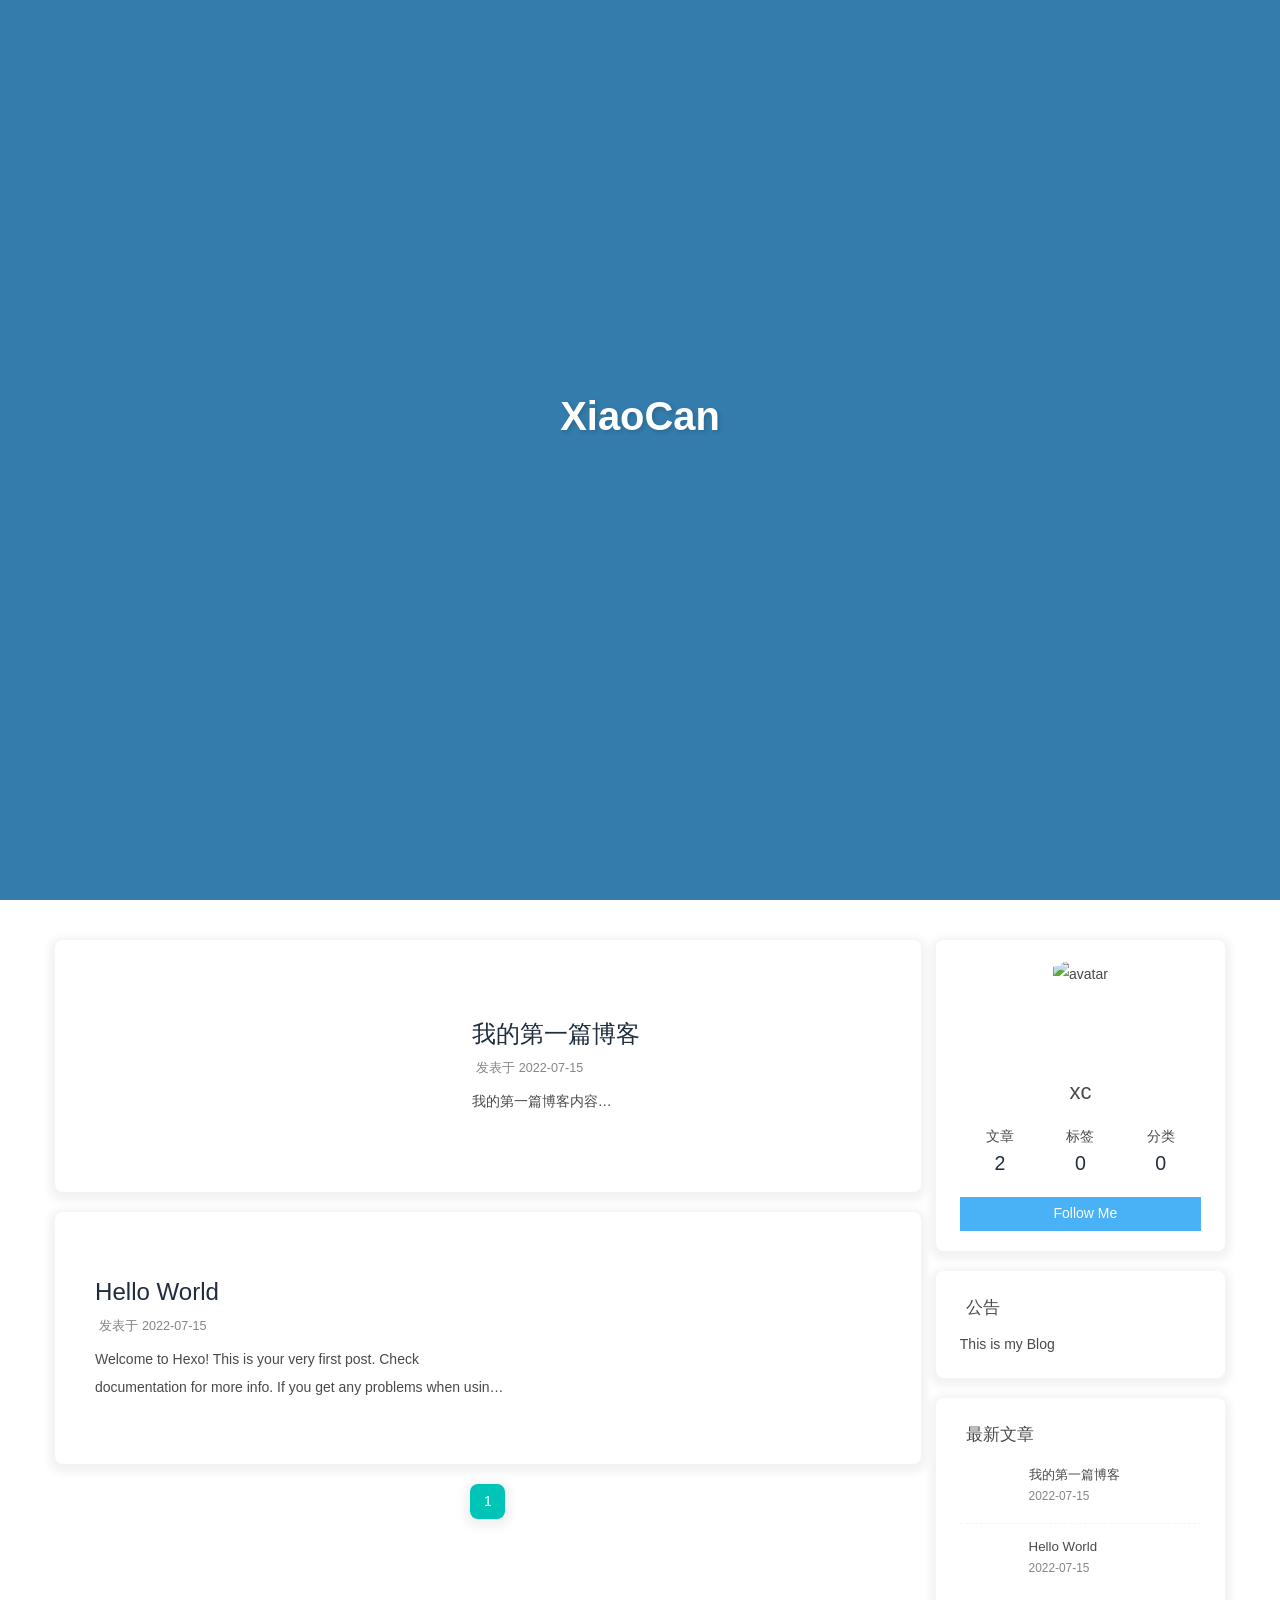
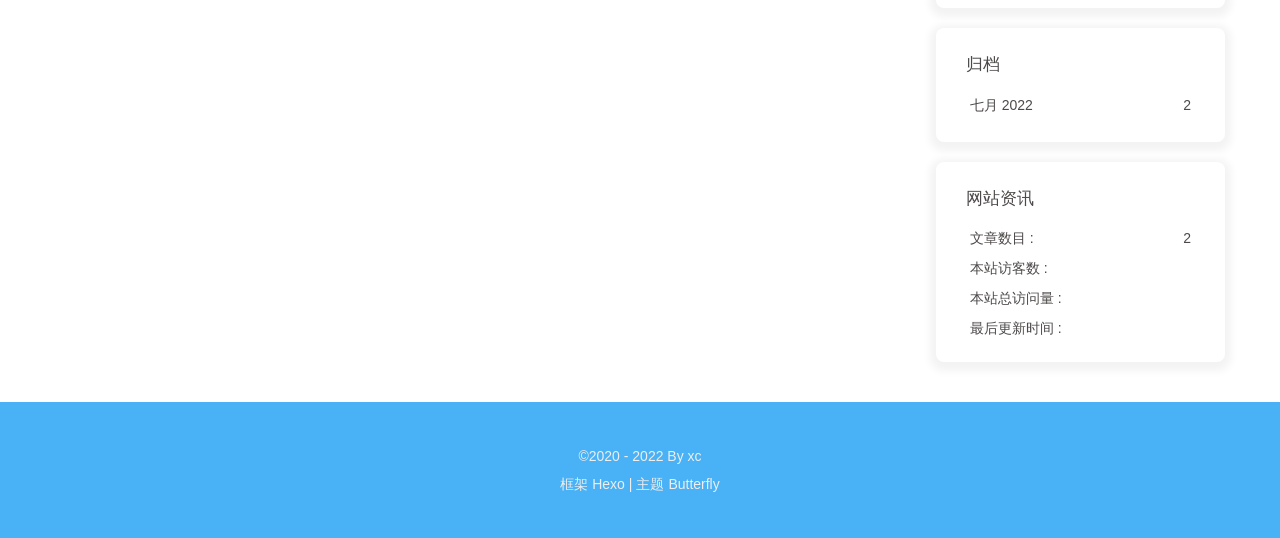
==== index.html @ 9b9c3e8f "Site updated: 2022-07-16 22:48:23" ====
<!DOCTYPE html><html lang="zh-CN" data-theme="light"><head><meta charset="UTF-8"><meta http-equiv="X-UA-Compatible" content="IE=edge"><meta name="viewport" content="width=device-width, initial-scale=1.0, maximum-scale=1.0, user-scalable=no"><title>XiaoCan</title><meta name="author" content="xc"><meta name="copyright" content="xc"><meta name="format-detection" content="telephone=no"><meta name="theme-color" content="#ffffff"><meta property="og:type" content="website">
<meta property="og:title" content="XiaoCan">
<meta property="og:url" content="http://example.com/index.html">
<meta property="og:site_name" content="XiaoCan">
<meta property="og:locale" content="zh_CN">
<meta property="og:image" content="https://i.loli.net/2021/02/24/5O1day2nriDzjSu.png">
<meta property="article:author" content="xc">
<meta name="twitter:card" content="summary">
<meta name="twitter:image" content="https://i.loli.net/2021/02/24/5O1day2nriDzjSu.png"><link rel="shortcut icon" href="/img/favicon.png"><link rel="canonical" href="http://example.com/"><link rel="preconnect" href="//cdn.jsdelivr.net"/><link rel="preconnect" href="//busuanzi.ibruce.info"/><link rel="stylesheet" href="/css/index.css"><link rel="stylesheet" href="https://cdn.jsdelivr.net/npm/@fortawesome/fontawesome-free/css/all.min.css" media="print" onload="this.media='all'"><link rel="stylesheet" href="https://cdn.jsdelivr.net/npm/@fancyapps/ui/dist/fancybox.min.css" media="print" onload="this.media='all'"><script>const GLOBAL_CONFIG = { 
  root: '/',
  algolia: undefined,
  localSearch: undefined,
  translate: undefined,
  noticeOutdate: undefined,
  highlight: {"plugin":"highlighjs","highlightCopy":true,"highlightLang":true,"highlightHeightLimit":false},
  copy: {
    success: '复制成功',
    error: '复制错误',
    noSupport: '浏览器不支持'
  },
  relativeDate: {
    homepage: false,
    post: false
  },
  runtime: '',
  date_suffix: {
    just: '刚刚',
    min: '分钟前',
    hour: '小时前',
    day: '天前',
    month: '个月前'
  },
  copyright: undefined,
  lightbox: 'fancybox',
  Snackbar: undefined,
  source: {
    justifiedGallery: {
      js: 'https://cdn.jsdelivr.net/npm/flickr-justified-gallery/dist/fjGallery.min.js',
      css: 'https://cdn.jsdelivr.net/npm/flickr-justified-gallery/dist/fjGallery.min.css'
    }
  },
  isPhotoFigcaption: false,
  islazyload: false,
  isAnchor: false
}</script><script id="config-diff">var GLOBAL_CONFIG_SITE = {
  title: 'XiaoCan',
  isPost: false,
  isHome: true,
  isHighlightShrink: false,
  isToc: false,
  postUpdate: '2022-07-16 22:46:22'
}</script><noscript><style type="text/css">
  #nav {
    opacity: 1
  }
  .justified-gallery img {
    opacity: 1
  }

  #recent-posts time,
  #post-meta time {
    display: inline !important
  }
</style></noscript><script>(win=>{
    win.saveToLocal = {
      set: function setWithExpiry(key, value, ttl) {
        if (ttl === 0) return
        const now = new Date()
        const expiryDay = ttl * 86400000
        const item = {
          value: value,
          expiry: now.getTime() + expiryDay,
        }
        localStorage.setItem(key, JSON.stringify(item))
      },

      get: function getWithExpiry(key) {
        const itemStr = localStorage.getItem(key)

        if (!itemStr) {
          return undefined
        }
        const item = JSON.parse(itemStr)
        const now = new Date()

        if (now.getTime() > item.expiry) {
          localStorage.removeItem(key)
          return undefined
        }
        return item.value
      }
    }
  
    win.getScript = url => new Promise((resolve, reject) => {
      const script = document.createElement('script')
      script.src = url
      script.async = true
      script.onerror = reject
      script.onload = script.onreadystatechange = function() {
        const loadState = this.readyState
        if (loadState && loadState !== 'loaded' && loadState !== 'complete') return
        script.onload = script.onreadystatechange = null
        resolve()
      }
      document.head.appendChild(script)
    })
  
      win.activateDarkMode = function () {
        document.documentElement.setAttribute('data-theme', 'dark')
        if (document.querySelector('meta[name="theme-color"]') !== null) {
          document.querySelector('meta[name="theme-color"]').setAttribute('content', '#0d0d0d')
        }
      }
      win.activateLightMode = function () {
        document.documentElement.setAttribute('data-theme', 'light')
        if (document.querySelector('meta[name="theme-color"]') !== null) {
          document.querySelector('meta[name="theme-color"]').setAttribute('content', '#ffffff')
        }
      }
      const t = saveToLocal.get('theme')
    
          if (t === 'dark') activateDarkMode()
          else if (t === 'light') activateLightMode()
        
      const asideStatus = saveToLocal.get('aside-status')
      if (asideStatus !== undefined) {
        if (asideStatus === 'hide') {
          document.documentElement.classList.add('hide-aside')
        } else {
          document.documentElement.classList.remove('hide-aside')
        }
      }
    
    const detectApple = () => {
      if(/iPad|iPhone|iPod|Macintosh/.test(navigator.userAgent)){
        document.documentElement.classList.add('apple')
      }
    }
    detectApple()
    })(window)</script><meta name="generator" content="Hexo 5.4.2"></head><body><div id="web_bg"></div><div id="sidebar"><div id="menu-mask"></div><div id="sidebar-menus"><div class="avatar-img is-center"><img src="https://i.loli.net/2021/02/24/5O1day2nriDzjSu.png" onerror="onerror=null;src='/img/friend_404.gif'" alt="avatar"/></div><div class="sidebar-site-data site-data is-center"><a href="/archives/"><div class="headline">文章</div><div class="length-num">2</div></a><a href="/tags/"><div class="headline">标签</div><div class="length-num">0</div></a><a href="/categories/"><div class="headline">分类</div><div class="length-num">0</div></a></div><hr/></div></div><div class="page" id="body-wrap"><header class="full_page" id="page-header" style="background-image: url('https://s3.bmp.ovh/imgs/2022/07/15/efaa4e189aa7d138.jpeg')"><nav id="nav"><span id="blog_name"><a id="site-name" href="/">XiaoCan</a></span><div id="menus"><div id="toggle-menu"><a class="site-page"><i class="fas fa-bars fa-fw"></i></a></div></div></nav><div id="site-info"><h1 id="site-title">XiaoCan</h1></div><div id="scroll-down"><i class="fas fa-angle-down scroll-down-effects"></i></div></header><main class="layout" id="content-inner"><div class="recent-posts" id="recent-posts"><div class="recent-post-item"><div class="post_cover left"><a href="/2022/07/15/%E6%88%91%E7%9A%84%E7%AC%AC%E4%B8%80%E7%AF%87%E5%8D%9A%E5%AE%A2/" title="我的第一篇博客"><img class="post_bg" src="[data-uri]" onerror="this.onerror=null;this.src='/img/404.jpg'" alt="我的第一篇博客"></a></div><div class="recent-post-info"><a class="article-title" href="/2022/07/15/%E6%88%91%E7%9A%84%E7%AC%AC%E4%B8%80%E7%AF%87%E5%8D%9A%E5%AE%A2/" title="我的第一篇博客">我的第一篇博客</a><div class="article-meta-wrap"><span class="post-meta-date"><i class="far fa-calendar-alt"></i><span class="article-meta-label">发表于</span><time datetime="2022-07-15T04:21:45.000Z" title="发表于 2022-07-15 12:21:45">2022-07-15</time></span></div><div class="content">我的第一篇博客内容…

</div></div></div><div class="recent-post-item"><div class="post_cover right"><a href="/2022/07/15/hello-world/" title="Hello World"><img class="post_bg" src="[data-uri]" onerror="this.onerror=null;this.src='/img/404.jpg'" alt="Hello World"></a></div><div class="recent-post-info"><a class="article-title" href="/2022/07/15/hello-world/" title="Hello World">Hello World</a><div class="article-meta-wrap"><span class="post-meta-date"><i class="far fa-calendar-alt"></i><span class="article-meta-label">发表于</span><time datetime="2022-07-15T04:18:50.062Z" title="发表于 2022-07-15 12:18:50">2022-07-15</time></span></div><div class="content">Welcome to Hexo! This is your very first post. Check documentation for more info. If you get any problems when using Hexo, you can find the answer in troubleshooting or you can ask me on GitHub.
Quick StartCreate a new post1$ hexo new &quot;My New Post&quot;

More info: Writing
Run server1$ hexo server

More info: Server
Generate static files1$ hexo generate

More info: Generating
Deploy to remote sites1$ hexo deploy

More info: Deployment
</div></div></div><nav id="pagination"><div class="pagination"><span class="page-number current">1</span></div></nav></div><div class="aside-content" id="aside-content"><div class="card-widget card-info"><div class="is-center"><div class="avatar-img"><img src="https://i.loli.net/2021/02/24/5O1day2nriDzjSu.png" onerror="this.onerror=null;this.src='/img/friend_404.gif'" alt="avatar"/></div><div class="author-info__name">xc</div><div class="author-info__description"></div></div><div class="card-info-data site-data is-center"><a href="/archives/"><div class="headline">文章</div><div class="length-num">2</div></a><a href="/tags/"><div class="headline">标签</div><div class="length-num">0</div></a><a href="/categories/"><div class="headline">分类</div><div class="length-num">0</div></a></div><a id="card-info-btn" target="_blank" rel="noopener" href="https://github.com/xxxxxx"><i class="fab fa-github"></i><span>Follow Me</span></a></div><div class="card-widget card-announcement"><div class="item-headline"><i class="fas fa-bullhorn fa-shake"></i><span>公告</span></div><div class="announcement_content">This is my Blog</div></div><div class="sticky_layout"><div class="card-widget card-recent-post"><div class="item-headline"><i class="fas fa-history"></i><span>最新文章</span></div><div class="aside-list"><div class="aside-list-item"><a class="thumbnail" href="/2022/07/15/%E6%88%91%E7%9A%84%E7%AC%AC%E4%B8%80%E7%AF%87%E5%8D%9A%E5%AE%A2/" title="我的第一篇博客"><img src="[data-uri]" onerror="this.onerror=null;this.src='/img/404.jpg'" alt="我的第一篇博客"/></a><div class="content"><a class="title" href="/2022/07/15/%E6%88%91%E7%9A%84%E7%AC%AC%E4%B8%80%E7%AF%87%E5%8D%9A%E5%AE%A2/" title="我的第一篇博客">我的第一篇博客</a><time datetime="2022-07-15T04:21:45.000Z" title="发表于 2022-07-15 12:21:45">2022-07-15</time></div></div><div class="aside-list-item"><a class="thumbnail" href="/2022/07/15/hello-world/" title="Hello World"><img src="[data-uri]" onerror="this.onerror=null;this.src='/img/404.jpg'" alt="Hello World"/></a><div class="content"><a class="title" href="/2022/07/15/hello-world/" title="Hello World">Hello World</a><time datetime="2022-07-15T04:18:50.062Z" title="发表于 2022-07-15 12:18:50">2022-07-15</time></div></div></div></div><div class="card-widget card-archives"><div class="item-headline"><i class="fas fa-archive"></i><span>归档</span></div><ul class="card-archive-list"><li class="card-archive-list-item"><a class="card-archive-list-link" href="/archives/2022/07/"><span class="card-archive-list-date">七月 2022</span><span class="card-archive-list-count">2</span></a></li></ul></div><div class="card-widget card-webinfo"><div class="item-headline"><i class="fas fa-chart-line"></i><span>网站资讯</span></div><div class="webinfo"><div class="webinfo-item"><div class="item-name">文章数目 :</div><div class="item-count">2</div></div><div class="webinfo-item"><div class="item-name">本站访客数 :</div><div class="item-count" id="busuanzi_value_site_uv"><i class="fa-solid fa-spinner fa-spin"></i></div></div><div class="webinfo-item"><div class="item-name">本站总访问量 :</div><div class="item-count" id="busuanzi_value_site_pv"><i class="fa-solid fa-spinner fa-spin"></i></div></div><div class="webinfo-item"><div class="item-name">最后更新时间 :</div><div class="item-count" id="last-push-date" data-lastPushDate="2022-07-16T14:46:22.678Z"><i class="fa-solid fa-spinner fa-spin"></i></div></div></div></div></div></div></main><footer id="footer"><div id="footer-wrap"><div class="copyright">&copy;2020 - 2022 By xc</div><div class="framework-info"><span>框架 </span><a target="_blank" rel="noopener" href="https://hexo.io">Hexo</a><span class="footer-separator">|</span><span>主题 </span><a target="_blank" rel="noopener" href="https://github.com/jerryc127/hexo-theme-butterfly">Butterfly</a></div></div></footer></div><div id="rightside"><div id="rightside-config-hide"><button id="darkmode" type="button" title="浅色和深色模式转换"><i class="fas fa-adjust"></i></button><button id="hide-aside-btn" type="button" title="单栏和双栏切换"><i class="fas fa-arrows-alt-h"></i></button></div><div id="rightside-config-show"><button id="rightside_config" type="button" title="设置"><i class="fas fa-cog fa-spin"></i></button><button id="go-up" type="button" title="回到顶部"><i class="fas fa-arrow-up"></i></button></div></div><div><script src="/js/utils.js"></script><script src="/js/main.js"></script><script src="https://cdn.jsdelivr.net/npm/@fancyapps/ui/dist/fancybox.umd.min.js"></script><div class="js-pjax"></div><script async data-pjax src="//busuanzi.ibruce.info/busuanzi/2.3/busuanzi.pure.mini.js"></script></div></body></html>
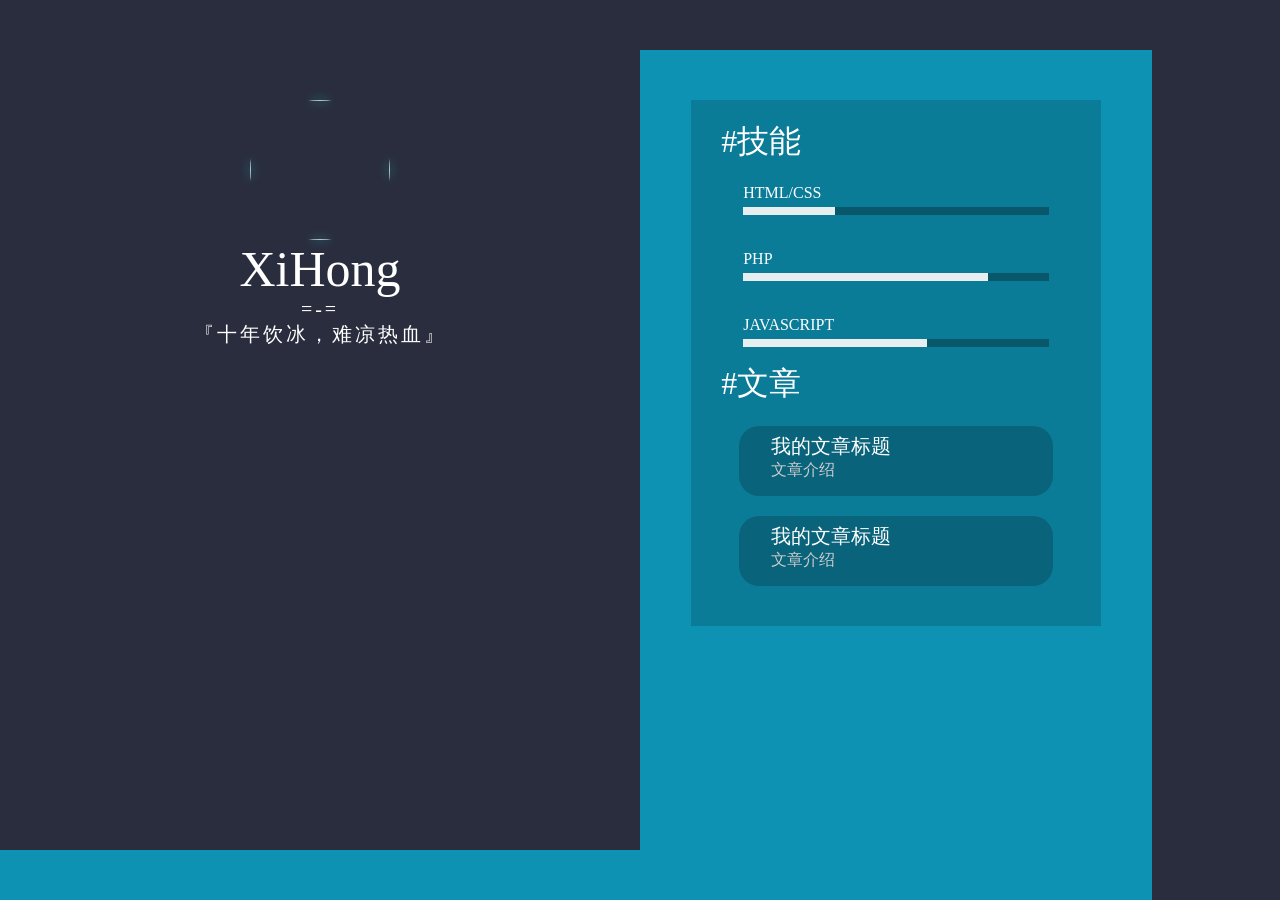
==== commit 0c51750b: "我的主页" ====
--- a/index.html
+++ b/index.html
@@ -1,155 +1,308 @@
-<!DOCTYPE html><html lang="zh-CN" data-theme="light"><head><meta charset="UTF-8"><meta http-equiv="X-UA-Compatible" content="IE=edge"><meta name="viewport" content="width=device-width, initial-scale=1.0, maximum-scale=1.0, user-scalable=no"><title>XiaoCan</title><meta name="author" content="xc"><meta name="copyright" content="xc"><meta name="format-detection" content="telephone=no"><meta name="theme-color" content="#ffffff"><meta property="og:type" content="website">
-<meta property="og:title" content="XiaoCan">
-<meta property="og:url" content="http://example.com/index.html">
-<meta property="og:site_name" content="XiaoCan">
-<meta property="og:locale" content="zh_CN">
-<meta property="og:image" content="https://i.loli.net/2021/02/24/5O1day2nriDzjSu.png">
-<meta property="article:author" content="xc">
-<meta name="twitter:card" content="summary">
-<meta name="twitter:image" content="https://i.loli.net/2021/02/24/5O1day2nriDzjSu.png"><link rel="shortcut icon" href="/img/favicon.png"><link rel="canonical" href="http://example.com/"><link rel="preconnect" href="//cdn.jsdelivr.net"/><link rel="preconnect" href="//busuanzi.ibruce.info"/><link rel="stylesheet" href="/css/index.css"><link rel="stylesheet" href="https://cdn.jsdelivr.net/npm/@fortawesome/fontawesome-free/css/all.min.css" media="print" onload="this.media='all'"><link rel="stylesheet" href="https://cdn.jsdelivr.net/npm/@fancyapps/ui/dist/fancybox.min.css" media="print" onload="this.media='all'"><script>const GLOBAL_CONFIG = { 
-  root: '/',
-  algolia: undefined,
-  localSearch: undefined,
-  translate: undefined,
-  noticeOutdate: undefined,
-  highlight: {"plugin":"highlighjs","highlightCopy":true,"highlightLang":true,"highlightHeightLimit":false},
-  copy: {
-    success: '复制成功',
-    error: '复制错误',
-    noSupport: '浏览器不支持'
-  },
-  relativeDate: {
-    homepage: false,
-    post: false
-  },
-  runtime: '',
-  date_suffix: {
-    just: '刚刚',
-    min: '分钟前',
-    hour: '小时前',
-    day: '天前',
-    month: '个月前'
-  },
-  copyright: undefined,
-  lightbox: 'fancybox',
-  Snackbar: undefined,
-  source: {
-    justifiedGallery: {
-      js: 'https://cdn.jsdelivr.net/npm/flickr-justified-gallery/dist/fjGallery.min.js',
-      css: 'https://cdn.jsdelivr.net/npm/flickr-justified-gallery/dist/fjGallery.min.css'
-    }
-  },
-  isPhotoFigcaption: false,
-  islazyload: false,
-  isAnchor: false
-}</script><script id="config-diff">var GLOBAL_CONFIG_SITE = {
-  title: 'XiaoCan',
-  isPost: false,
-  isHome: true,
-  isHighlightShrink: false,
-  isToc: false,
-  postUpdate: '2022-07-16 22:46:22'
-}</script><noscript><style type="text/css">
-  #nav {
-    opacity: 1
-  }
-  .justified-gallery img {
-    opacity: 1
-  }
-
-  #recent-posts time,
-  #post-meta time {
-    display: inline !important
-  }
-</style></noscript><script>(win=>{
-    win.saveToLocal = {
-      set: function setWithExpiry(key, value, ttl) {
-        if (ttl === 0) return
-        const now = new Date()
-        const expiryDay = ttl * 86400000
-        const item = {
-          value: value,
-          expiry: now.getTime() + expiryDay,
-        }
-        localStorage.setItem(key, JSON.stringify(item))
-      },
-
-      get: function getWithExpiry(key) {
-        const itemStr = localStorage.getItem(key)
-
-        if (!itemStr) {
-          return undefined
-        }
-        const item = JSON.parse(itemStr)
-        const now = new Date()
-
-        if (now.getTime() > item.expiry) {
-          localStorage.removeItem(key)
-          return undefined
-        }
-        return item.value
-      }
-    }
-  
-    win.getScript = url => new Promise((resolve, reject) => {
-      const script = document.createElement('script')
-      script.src = url
-      script.async = true
-      script.onerror = reject
-      script.onload = script.onreadystatechange = function() {
-        const loadState = this.readyState
-        if (loadState && loadState !== 'loaded' && loadState !== 'complete') return
-        script.onload = script.onreadystatechange = null
-        resolve()
-      }
-      document.head.appendChild(script)
-    })
-  
-      win.activateDarkMode = function () {
-        document.documentElement.setAttribute('data-theme', 'dark')
-        if (document.querySelector('meta[name="theme-color"]') !== null) {
-          document.querySelector('meta[name="theme-color"]').setAttribute('content', '#0d0d0d')
-        }
-      }
-      win.activateLightMode = function () {
-        document.documentElement.setAttribute('data-theme', 'light')
-        if (document.querySelector('meta[name="theme-color"]') !== null) {
-          document.querySelector('meta[name="theme-color"]').setAttribute('content', '#ffffff')
-        }
-      }
-      const t = saveToLocal.get('theme')
-    
-          if (t === 'dark') activateDarkMode()
-          else if (t === 'light') activateLightMode()
-        
-      const asideStatus = saveToLocal.get('aside-status')
-      if (asideStatus !== undefined) {
-        if (asideStatus === 'hide') {
-          document.documentElement.classList.add('hide-aside')
-        } else {
-          document.documentElement.classList.remove('hide-aside')
-        }
-      }
-    
-    const detectApple = () => {
-      if(/iPad|iPhone|iPod|Macintosh/.test(navigator.userAgent)){
-        document.documentElement.classList.add('apple')
-      }
-    }
-    detectApple()
-    })(window)</script><meta name="generator" content="Hexo 5.4.2"></head><body><div id="web_bg"></div><div id="sidebar"><div id="menu-mask"></div><div id="sidebar-menus"><div class="avatar-img is-center"><img src="https://i.loli.net/2021/02/24/5O1day2nriDzjSu.png" onerror="onerror=null;src='/img/friend_404.gif'" alt="avatar"/></div><div class="sidebar-site-data site-data is-center"><a href="/archives/"><div class="headline">文章</div><div class="length-num">2</div></a><a href="/tags/"><div class="headline">标签</div><div class="length-num">0</div></a><a href="/categories/"><div class="headline">分类</div><div class="length-num">0</div></a></div><hr/></div></div><div class="page" id="body-wrap"><header class="full_page" id="page-header" style="background-image: url('https://s3.bmp.ovh/imgs/2022/07/15/efaa4e189aa7d138.jpeg')"><nav id="nav"><span id="blog_name"><a id="site-name" href="/">XiaoCan</a></span><div id="menus"><div id="toggle-menu"><a class="site-page"><i class="fas fa-bars fa-fw"></i></a></div></div></nav><div id="site-info"><h1 id="site-title">XiaoCan</h1></div><div id="scroll-down"><i class="fas fa-angle-down scroll-down-effects"></i></div></header><main class="layout" id="content-inner"><div class="recent-posts" id="recent-posts"><div class="recent-post-item"><div class="post_cover left"><a href="/2022/07/15/%E6%88%91%E7%9A%84%E7%AC%AC%E4%B8%80%E7%AF%87%E5%8D%9A%E5%AE%A2/" title="我的第一篇博客"><img class="post_bg" src="[data-uri]" onerror="this.onerror=null;this.src='/img/404.jpg'" alt="我的第一篇博客"></a></div><div class="recent-post-info"><a class="article-title" href="/2022/07/15/%E6%88%91%E7%9A%84%E7%AC%AC%E4%B8%80%E7%AF%87%E5%8D%9A%E5%AE%A2/" title="我的第一篇博客">我的第一篇博客</a><div class="article-meta-wrap"><span class="post-meta-date"><i class="far fa-calendar-alt"></i><span class="article-meta-label">发表于</span><time datetime="2022-07-15T04:21:45.000Z" title="发表于 2022-07-15 12:21:45">2022-07-15</time></span></div><div class="content">我的第一篇博客内容…
-
-</div></div></div><div class="recent-post-item"><div class="post_cover right"><a href="/2022/07/15/hello-world/" title="Hello World"><img class="post_bg" src="[data-uri]" onerror="this.onerror=null;this.src='/img/404.jpg'" alt="Hello World"></a></div><div class="recent-post-info"><a class="article-title" href="/2022/07/15/hello-world/" title="Hello World">Hello World</a><div class="article-meta-wrap"><span class="post-meta-date"><i class="far fa-calendar-alt"></i><span class="article-meta-label">发表于</span><time datetime="2022-07-15T04:18:50.062Z" title="发表于 2022-07-15 12:18:50">2022-07-15</time></span></div><div class="content">Welcome to Hexo! This is your very first post. Check documentation for more info. If you get any problems when using Hexo, you can find the answer in troubleshooting or you can ask me on GitHub.
-Quick StartCreate a new post1$ hexo new &quot;My New Post&quot;
-
-More info: Writing
-Run server1$ hexo server
-
-More info: Server
-Generate static files1$ hexo generate
-
-More info: Generating
-Deploy to remote sites1$ hexo deploy
-
-More info: Deployment
-</div></div></div><nav id="pagination"><div class="pagination"><span class="page-number current">1</span></div></nav></div><div class="aside-content" id="aside-content"><div class="card-widget card-info"><div class="is-center"><div class="avatar-img"><img src="https://i.loli.net/2021/02/24/5O1day2nriDzjSu.png" onerror="this.onerror=null;this.src='/img/friend_404.gif'" alt="avatar"/></div><div class="author-info__name">xc</div><div class="author-info__description"></div></div><div class="card-info-data site-data is-center"><a href="/archives/"><div class="headline">文章</div><div class="length-num">2</div></a><a href="/tags/"><div class="headline">标签</div><div class="length-num">0</div></a><a href="/categories/"><div class="headline">分类</div><div class="length-num">0</div></a></div><a id="card-info-btn" target="_blank" rel="noopener" href="https://github.com/xxxxxx"><i class="fab fa-github"></i><span>Follow Me</span></a></div><div class="card-widget card-announcement"><div class="item-headline"><i class="fas fa-bullhorn fa-shake"></i><span>公告</span></div><div class="announcement_content">This is my Blog</div></div><div class="sticky_layout"><div class="card-widget card-recent-post"><div class="item-headline"><i class="fas fa-history"></i><span>最新文章</span></div><div class="aside-list"><div class="aside-list-item"><a class="thumbnail" href="/2022/07/15/%E6%88%91%E7%9A%84%E7%AC%AC%E4%B8%80%E7%AF%87%E5%8D%9A%E5%AE%A2/" title="我的第一篇博客"><img src="[data-uri]" onerror="this.onerror=null;this.src='/img/404.jpg'" alt="我的第一篇博客"/></a><div class="content"><a class="title" href="/2022/07/15/%E6%88%91%E7%9A%84%E7%AC%AC%E4%B8%80%E7%AF%87%E5%8D%9A%E5%AE%A2/" title="我的第一篇博客">我的第一篇博客</a><time datetime="2022-07-15T04:21:45.000Z" title="发表于 2022-07-15 12:21:45">2022-07-15</time></div></div><div class="aside-list-item"><a class="thumbnail" href="/2022/07/15/hello-world/" title="Hello World"><img src="[data-uri]" onerror="this.onerror=null;this.src='/img/404.jpg'" alt="Hello World"/></a><div class="content"><a class="title" href="/2022/07/15/hello-world/" title="Hello World">Hello World</a><time datetime="2022-07-15T04:18:50.062Z" title="发表于 2022-07-15 12:18:50">2022-07-15</time></div></div></div></div><div class="card-widget card-archives"><div class="item-headline"><i class="fas fa-archive"></i><span>归档</span></div><ul class="card-archive-list"><li class="card-archive-list-item"><a class="card-archive-list-link" href="/archives/2022/07/"><span class="card-archive-list-date">七月 2022</span><span class="card-archive-list-count">2</span></a></li></ul></div><div class="card-widget card-webinfo"><div class="item-headline"><i class="fas fa-chart-line"></i><span>网站资讯</span></div><div class="webinfo"><div class="webinfo-item"><div class="item-name">文章数目 :</div><div class="item-count">2</div></div><div class="webinfo-item"><div class="item-name">本站访客数 :</div><div class="item-count" id="busuanzi_value_site_uv"><i class="fa-solid fa-spinner fa-spin"></i></div></div><div class="webinfo-item"><div class="item-name">本站总访问量 :</div><div class="item-count" id="busuanzi_value_site_pv"><i class="fa-solid fa-spinner fa-spin"></i></div></div><div class="webinfo-item"><div class="item-name">最后更新时间 :</div><div class="item-count" id="last-push-date" data-lastPushDate="2022-07-16T14:46:22.678Z"><i class="fa-solid fa-spinner fa-spin"></i></div></div></div></div></div></div></main><footer id="footer"><div id="footer-wrap"><div class="copyright">&copy;2020 - 2022 By xc</div><div class="framework-info"><span>框架 </span><a target="_blank" rel="noopener" href="https://hexo.io">Hexo</a><span class="footer-separator">|</span><span>主题 </span><a target="_blank" rel="noopener" href="https://github.com/jerryc127/hexo-theme-butterfly">Butterfly</a></div></div></footer></div><div id="rightside"><div id="rightside-config-hide"><button id="darkmode" type="button" title="浅色和深色模式转换"><i class="fas fa-adjust"></i></button><button id="hide-aside-btn" type="button" title="单栏和双栏切换"><i class="fas fa-arrows-alt-h"></i></button></div><div id="rightside-config-show"><button id="rightside_config" type="button" title="设置"><i class="fas fa-cog fa-spin"></i></button><button id="go-up" type="button" title="回到顶部"><i class="fas fa-arrow-up"></i></button></div></div><div><script src="/js/utils.js"></script><script src="/js/main.js"></script><script src="https://cdn.jsdelivr.net/npm/@fancyapps/ui/dist/fancybox.umd.min.js"></script><div class="js-pjax"></div><script async data-pjax src="//busuanzi.ibruce.info/busuanzi/2.3/busuanzi.pure.mini.js"></script></div></body></html>+<!DOCTYPE html>
+<html>
+	<head>
+		<meta charset="utf-8">
+		<title></title>
+		<meta name="viewport"
+			content="width=device-width,initial-scale=1,minimum-scale=1,maximum-scale=1,user-scalable=no" />
+		<style>
+			* {
+				margin: 0;
+				padding: 0;
+			}
+
+			body,
+			html {
+				width: 100%;
+				height: 100%;
+			}
+
+			body {
+				/* background: url('https://img0.baidu.com/it/u=4050062314,1116360005&fm=253&app=138&size=w931&n=0&f=JPEG&fmt=auto?sec=1656781200&t=a897baeee220f57b6f0977a3146e1535'); */
+				background-size: 100% 100%;
+				background-repeat: no-repeat;
+				background: #2a2d3e;;
+			}
+
+
+			@media screen and (min-width:751px) {
+				.left {
+					width: 50%;
+					float: left;
+				}
+
+				.right {
+					box-sizing: border-box;
+					width: 40%;
+					float: left;
+
+
+				}
+
+				.right_content {
+
+					margin: 50px auto;
+				}
+
+			}
+
+			@media screen and (max-width:750px) {
+				.left {
+					width: 100%;
+					float: none;
+
+				}
+
+				.right {
+					width: 100%;
+					float: none;
+					padding-top: 0px;
+				}
+
+				.right_content {
+					margin: 0 auto;
+				}
+
+			}
+
+			.box {
+				width: 100%;
+				height: calc(100% - 50px);
+
+			}
+
+			.header {
+				width: 100%;
+				height: 50px;
+				/* background: #2a2d3e; */
+			}
+
+
+			.content {
+				color: white;
+				height: 100%;
+				/* background: #2a2d3e; */
+
+				/* text-align: center; */
+			}
+
+			.left {
+				position: relative;
+				height: 100%;
+				/* background: #2a2d3e; */
+				text-align: center;
+				/* transform: scale(1.5); */
+			}
+
+			.right {
+				height: 100%;
+				background: #0d92b3;
+			}
+
+			.touxiang img {
+				width: 140px;
+				height: 140px;
+				border-radius: 50%;
+			}
+
+			.touxiang {
+				position: relative;
+				width: 140px;
+				height: 140px;
+				margin: 50px auto 0 auto;
+				/* border: 3px solid rgb(0, 255, 255); */
+
+				border-radius: 50%;
+				filter: drop-shadow(0 0 5px #00fcff);
+			}
+
+
+
+
+			.left h1 {
+				font-size: 50px;
+				font-weight: 400;
+			}
+
+			.left p {
+				font-size: 20px;
+				letter-spacing: 3px;
+
+			}
+
+			.left .bottom {
+				position: absolute;
+				left: 0;
+				bottom: 0;
+				width: 100%;
+				height: 50px;
+				background: #0d92b3;
+
+			}
+
+
+
+
+			.right_content {
+				box-sizing: border-box;
+				width: 80%;
+				/* height: 60%; */
+				padding: 20px 30px;
+				background: rgba(0, 0, 0, 0.15);
+			}
+
+			.right h1 {
+				font-weight: 400;
+			}
+
+			.right .jineng p {
+				font-weight: 200;
+				padding: 5px 0;
+
+			}
+
+			.pg {
+
+				padding: 15px 22px;
+
+			}
+
+			/* 	.pg_box{
+				padding: 15px 22px;
+				line-height: 40px;
+			} */
+
+
+
+			.pg .in {
+
+				width: 30%;
+				height: 100%;
+				background: rgba(255, 255, 255, 0.9);
+			}
+
+
+			.progress {
+				height: 8px;
+				background: rgba(0, 0, 0, 0.3);
+
+			}
+
+			.wz {
+				box-sizing: border-box;
+				width: 90%;
+				height: 70px;
+				border-radius: 20px;
+				margin: 20px auto;
+				background: rgba(0, 0, 0, 0.2);
+				text-indent: 2em;
+				padding-top: 2px;
+
+
+			}
+
+			.wz h1 {
+				margin-top: 5px;
+				font-size: 20px;
+			}
+
+			.wz p {
+				color: #ccc;
+
+			}
+		</style>
+	</head>
+	<body>
+
+		<div class="box">
+			<div class="header"></div>
+
+			<div class="content">
+				
+				<div class="left">
+					
+					<div class="touxiang">
+						<img src="http://q2.qlogo.cn/headimg_dl?dst_uin=2801621655&spec=100" alt="">
+					</div>
+					<h1>XiHong</h1>
+					<p>=-=</p>
+					<p>『十年饮冰，难凉热血』</p>
+					<div class="bottom"></div>
+
+				</div>
+				
+				
+				
+				
+				
+				
+				
+				
+				<div class="right">
+					<div class="right_content">
+						<div class="jineng">
+							<h1>#技能</h1>
+
+							<div class="pg">
+								<p>HTML/CSS</p>
+								<div class="progress">
+									<div class="in"></div>
+								</div>
+							</div>
+
+							<div class="pg">
+								<p>PHP</p>
+								<div class="progress">
+									<div class="in" style="width: 80%;"></div>
+								</div>
+							</div>
+
+							<div class="pg">
+								<p>JAVASCRIPT</p>
+								<div class="progress">
+									<div class="in" style="width: 60%;"></div>
+								</div>
+							</div>
+						</div>
+
+
+
+
+						<div class="wenzhang">
+							<h1>#文章</h1>
+							<div class="wz">
+								<h1>我的文章标题</h1>
+								<p>文章介绍</p>
+							</div>
+
+							<div class="wz">
+								<h1>我的文章标题</h1>
+								<p>文章介绍</p>
+							</div>
+						</div>
+
+
+
+					</div>
+
+
+
+
+
+
+				</div>
+			</div>
+
+
+
+
+
+		</div>
+
+
+
+
+
+
+	</body>
+</html>
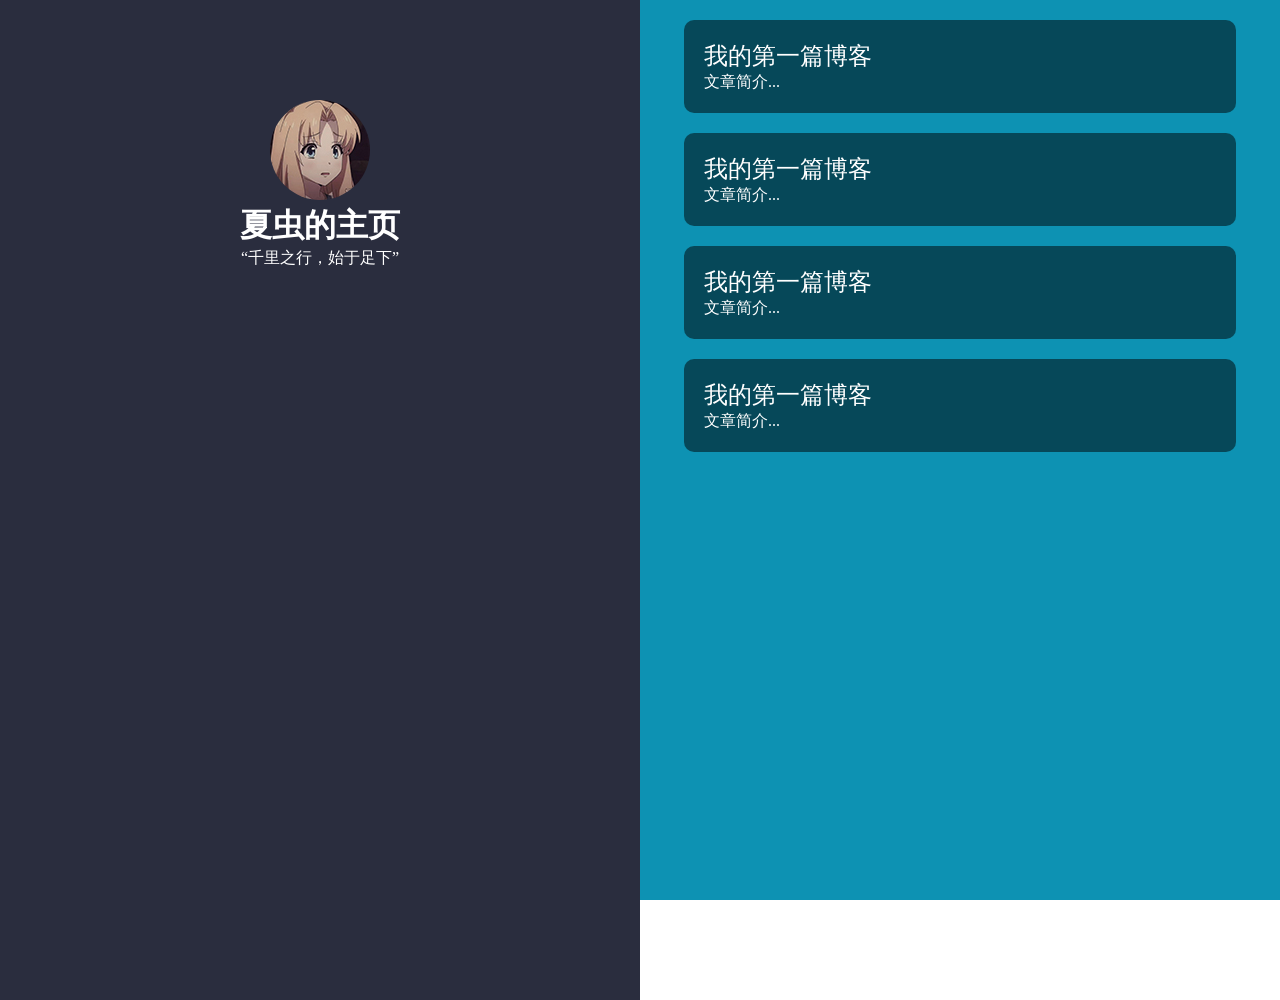
==== commit 89737cbf: "Add files via upload" ====
--- a/index.html
+++ b/index.html
@@ -2,307 +2,70 @@
 <html>
 	<head>
 		<meta charset="utf-8">
-		<title></title>
-		<meta name="viewport"
-			content="width=device-width,initial-scale=1,minimum-scale=1,maximum-scale=1,user-scalable=no" />
-		<style>
-			* {
-				margin: 0;
-				padding: 0;
-			}
-
-			body,
-			html {
-				width: 100%;
-				height: 100%;
-			}
-
-			body {
-				/* background: url('https://img0.baidu.com/it/u=4050062314,1116360005&fm=253&app=138&size=w931&n=0&f=JPEG&fmt=auto?sec=1656781200&t=a897baeee220f57b6f0977a3146e1535'); */
-				background-size: 100% 100%;
-				background-repeat: no-repeat;
-				background: #2a2d3e;;
-			}
-
-
-			@media screen and (min-width:751px) {
-				.left {
-					width: 50%;
-					float: left;
-				}
-
-				.right {
-					box-sizing: border-box;
-					width: 40%;
-					float: left;
-
-
-				}
-
-				.right_content {
-
-					margin: 50px auto;
-				}
-
-			}
-
-			@media screen and (max-width:750px) {
-				.left {
-					width: 100%;
-					float: none;
-
-				}
-
-				.right {
-					width: 100%;
-					float: none;
-					padding-top: 0px;
-				}
-
-				.right_content {
-					margin: 0 auto;
-				}
-
-			}
-
-			.box {
-				width: 100%;
-				height: calc(100% - 50px);
-
-			}
-
-			.header {
-				width: 100%;
-				height: 50px;
-				/* background: #2a2d3e; */
-			}
-
-
-			.content {
-				color: white;
-				height: 100%;
-				/* background: #2a2d3e; */
-
-				/* text-align: center; */
-			}
-
-			.left {
-				position: relative;
-				height: 100%;
-				/* background: #2a2d3e; */
-				text-align: center;
-				/* transform: scale(1.5); */
-			}
-
-			.right {
-				height: 100%;
-				background: #0d92b3;
-			}
-
-			.touxiang img {
-				width: 140px;
-				height: 140px;
-				border-radius: 50%;
-			}
-
-			.touxiang {
-				position: relative;
-				width: 140px;
-				height: 140px;
-				margin: 50px auto 0 auto;
-				/* border: 3px solid rgb(0, 255, 255); */
-
-				border-radius: 50%;
-				filter: drop-shadow(0 0 5px #00fcff);
-			}
-
-
-
-
-			.left h1 {
-				font-size: 50px;
-				font-weight: 400;
-			}
-
-			.left p {
-				font-size: 20px;
-				letter-spacing: 3px;
-
-			}
-
-			.left .bottom {
-				position: absolute;
-				left: 0;
-				bottom: 0;
-				width: 100%;
-				height: 50px;
-				background: #0d92b3;
-
-			}
-
-
-
-
-			.right_content {
-				box-sizing: border-box;
-				width: 80%;
-				/* height: 60%; */
-				padding: 20px 30px;
-				background: rgba(0, 0, 0, 0.15);
-			}
-
-			.right h1 {
-				font-weight: 400;
-			}
-
-			.right .jineng p {
-				font-weight: 200;
-				padding: 5px 0;
-
-			}
-
-			.pg {
-
-				padding: 15px 22px;
-
-			}
-
-			/* 	.pg_box{
-				padding: 15px 22px;
-				line-height: 40px;
-			} */
-
-
-
-			.pg .in {
-
-				width: 30%;
-				height: 100%;
-				background: rgba(255, 255, 255, 0.9);
-			}
-
-
-			.progress {
-				height: 8px;
-				background: rgba(0, 0, 0, 0.3);
-
-			}
-
-			.wz {
-				box-sizing: border-box;
-				width: 90%;
-				height: 70px;
-				border-radius: 20px;
-				margin: 20px auto;
-				background: rgba(0, 0, 0, 0.2);
-				text-indent: 2em;
-				padding-top: 2px;
-
-
-			}
-
-			.wz h1 {
-				margin-top: 5px;
-				font-size: 20px;
-			}
-
-			.wz p {
-				color: #ccc;
-
-			}
+		<title></title>
+		<style>
+			*{
+				margin: 0;
+				padding: 0;
+			}
+			body{
+				overflow: hidden;
+				display: flex;
+			}
+			body > div{
+				flex:1;
+				width: 500px;
+				height: 100vh;
+			}
+			.left{
+				background: #2a2d3e;
+				color: white;
+				text-align: center;
+				padding-top: 100px;
+			}
+			.right{
+				color: white;
+				background: #0d92b3;
+			}
+			.right .item{
+				width: 80%;
+				padding: 20px;
+				background: rgba(0, 0, 0, .5);
+				border-radius: 10px;
+				margin: 20px auto;
+			}
+			.touxiang{
+				border-radius: 50%;
+			}
+			h2{
+				font-weight: 400;
+			}
 		</style>
 	</head>
-	<body>
-
-		<div class="box">
-			<div class="header"></div>
-
-			<div class="content">
-				
-				<div class="left">
-					
-					<div class="touxiang">
-						<img src="http://q2.qlogo.cn/headimg_dl?dst_uin=2801621655&spec=100" alt="">
-					</div>
-					<h1>XiHong</h1>
-					<p>=-=</p>
-					<p>『十年饮冰，难凉热血』</p>
-					<div class="bottom"></div>
-
-				</div>
-				
-				
-				
-				
-				
-				
-				
-				
-				<div class="right">
-					<div class="right_content">
-						<div class="jineng">
-							<h1>#技能</h1>
-
-							<div class="pg">
-								<p>HTML/CSS</p>
-								<div class="progress">
-									<div class="in"></div>
-								</div>
-							</div>
-
-							<div class="pg">
-								<p>PHP</p>
-								<div class="progress">
-									<div class="in" style="width: 80%;"></div>
-								</div>
-							</div>
-
-							<div class="pg">
-								<p>JAVASCRIPT</p>
-								<div class="progress">
-									<div class="in" style="width: 60%;"></div>
-								</div>
-							</div>
-						</div>
-
-
-
-
-						<div class="wenzhang">
-							<h1>#文章</h1>
-							<div class="wz">
-								<h1>我的文章标题</h1>
-								<p>文章介绍</p>
-							</div>
-
-							<div class="wz">
-								<h1>我的文章标题</h1>
-								<p>文章介绍</p>
-							</div>
-						</div>
-
-
-
-					</div>
-
-
-
-
-
-
-				</div>
-			</div>
-
-
-
-
-
+	<body>
+		<div class="left">
+			<img src="tx.jpg" class="touxiang">
+			<h1>夏虫的主页</h1>
+			<p>“千里之行，始于足下”</p>
+		</div>
+		<div class="right">
+			<div class="item">
+				<h2>我的第一篇博客</h2>
+				<p>文章简介...</p>
+			</div>
+			<div class="item">
+				<h2>我的第一篇博客</h2>
+				<p>文章简介...</p>
+			</div>
+			<div class="item">
+				<h2>我的第一篇博客</h2>
+				<p>文章简介...</p>
+			</div>
+			<div class="item">
+				<h2>我的第一篇博客</h2>
+				<p>文章简介...</p>
+			</div>
 		</div>
-
-
-
-
-
-
-	</body>
-</html>
+	</body>
+	
+</html>
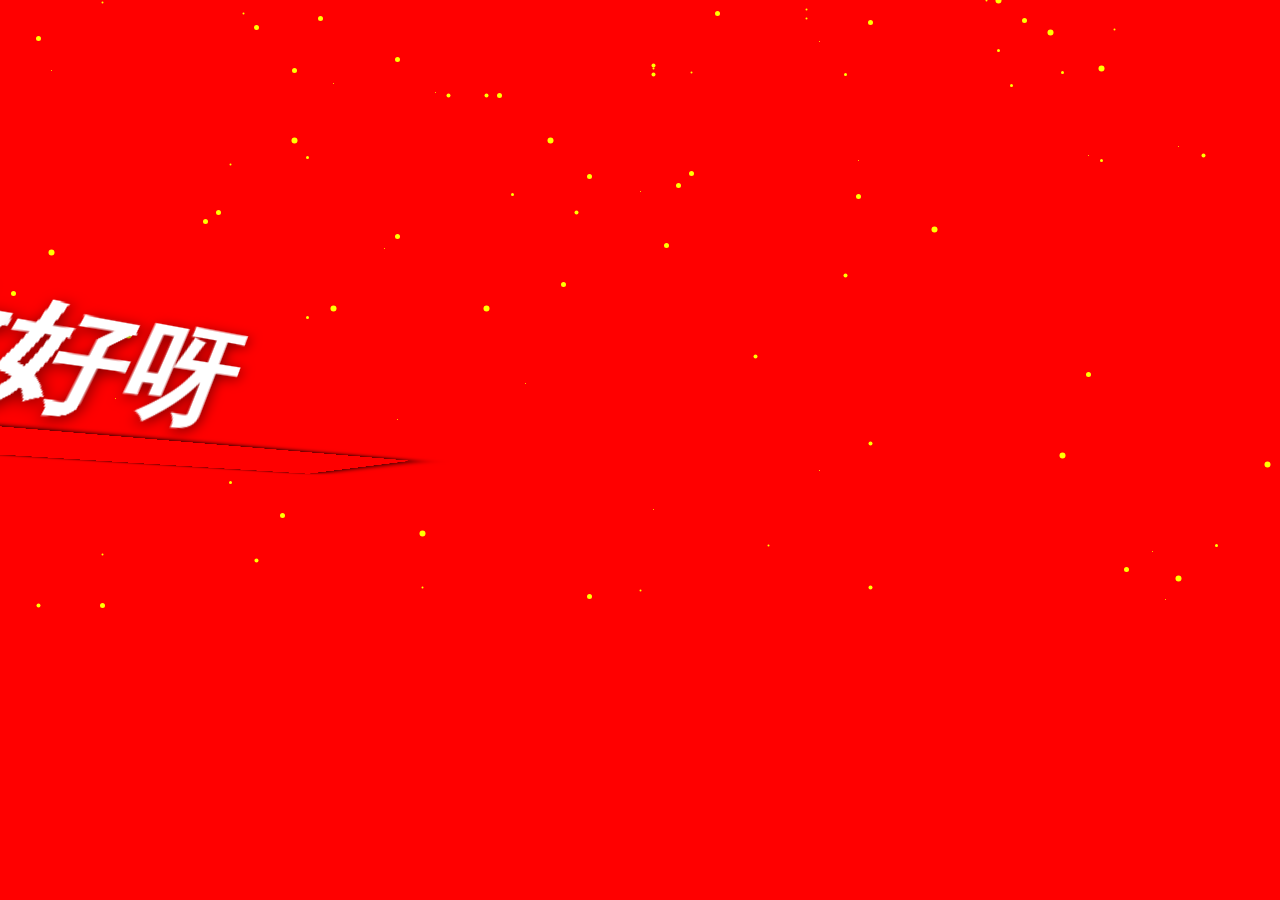
==== commit b059dea1: "Add files via upload" ====
--- a/index.html
+++ b/index.html
@@ -2,70 +2,107 @@
 <html>
 	<head>
 		<meta charset="utf-8">
-		<title></title>
-		<style>
-			*{
-				margin: 0;
-				padding: 0;
-			}
-			body{
-				overflow: hidden;
-				display: flex;
-			}
-			body > div{
-				flex:1;
-				width: 500px;
-				height: 100vh;
-			}
-			.left{
-				background: #2a2d3e;
-				color: white;
-				text-align: center;
-				padding-top: 100px;
-			}
-			.right{
-				color: white;
-				background: #0d92b3;
-			}
-			.right .item{
-				width: 80%;
-				padding: 20px;
-				background: rgba(0, 0, 0, .5);
-				border-radius: 10px;
-				margin: 20px auto;
-			}
-			.touxiang{
-				border-radius: 50%;
-			}
-			h2{
-				font-weight: 400;
-			}
+		<title></title>
+		<meta name="viewport" content="width=device-width,initial-scale=1,minimum-scale=1,maximum-scale=1,user-scalable=no" />
+		<style>
+			* {
+				margin: 0;
+				padding: 0;
+			}
+
+			body {
+			
+				transform-style: preserve-3d;
+				perspective: 600px;
+				background: red;
+			}
+
+			.box {
+				text-align: center;
+				transform-style: preserve-3d;
+				width: 500px;
+				height: 200px;
+				background: red;
+				transform: rotateX(106deg) translateZ(-300px) rotateZ(-48deg);
+				box-shadow: 2px 2px 25px black;;
+				animation: btnRotate 7s forwards;
+				margin-left: -50px;
+			}
+
+			.box span {
+				color: white;
+				display: inline-block;
+				transform-origin: bottom center;
+				transform: rotateX(0deg);
+				text-shadow: 2px 2px 10px rgba(0, 0, 0, .5);
+				font-size: 80px;
+				font-weight: bold;
+			}
+
+			@keyframes rotate{
+				0%{
+					transform: rotateX(0deg);
+				}
+				100%{
+					transform: rotateX(-90deg);
+				}
+			}
+
+			@keyframes btnRotate{
+				0%{
+					transform: rotateX(106deg) translateZ(-300px) rotateZ(-0deg);
+				}
+				100%{
+					transform: rotateX(126deg) translateZ(-300px) rotateZ(-48deg);
+				}
+			}
+			.fires{
+				position: absolute;
+				top: 0;
+				left: 0;
+				width: 100vw;
+				height: 100vh;
+			}
+			.fire{
+				position: absolute;
+				width: 1px;
+				height: 1px;
+				background: yellow;
+				border-radius: 50%;
+			}
 		</style>
 	</head>
-	<body>
-		<div class="left">
-			<img src="tx.jpg" class="touxiang">
-			<h1>夏虫的主页</h1>
-			<p>“千里之行，始于足下”</p>
-		</div>
-		<div class="right">
-			<div class="item">
-				<h2>我的第一篇博客</h2>
-				<p>文章简介...</p>
-			</div>
-			<div class="item">
-				<h2>我的第一篇博客</h2>
-				<p>文章简介...</p>
-			</div>
-			<div class="item">
-				<h2>我的第一篇博客</h2>
-				<p>文章简介...</p>
-			</div>
-			<div class="item">
-				<h2>我的第一篇博客</h2>
-				<p>文章简介...</p>
-			</div>
-		</div>
-	</body>
+	<body>
+		<div class="box"></div>
+		<div class="fires"></div>
+		<script>
+			const str = '你好呀'
+			const box = document.querySelector('.box')
+			for(let i = 0; i < str.length; i++){
+				let span = document.createElement('span')
+				span.className = 'h'
+				span.innerHTML = str[i]
+				span.style.animation = `rotate 2.5s ${i}s forwards`
+				box.appendChild(span)
+			}
 	
-</html>+			for(let i = 0; i < 100; i ++){
+				let fire = document.createElement('div')
+				fire.className = 'fire'
+				fire.style.transform = 'scale('+Math.floor(Math.random()*7)+')'
+				fire.style.left = Math.floor(Math.random()*100)+'%'
+				// fire.style.top = Math.floor(Math.random()*100)+'%'
+				let k = 0
+				let p = Math.floor(Math.random()*100)
+				let timer = setInterval(function(){
+					k-=0.2
+					k-=0.2
+					if((p+k)<0) k = 0
+					fire.style.top = p + k + '%'
+				},16)
+				document.querySelector('.fires').appendChild(fire)
+			}
+			
+		</script>
+	</body>
+</html>
